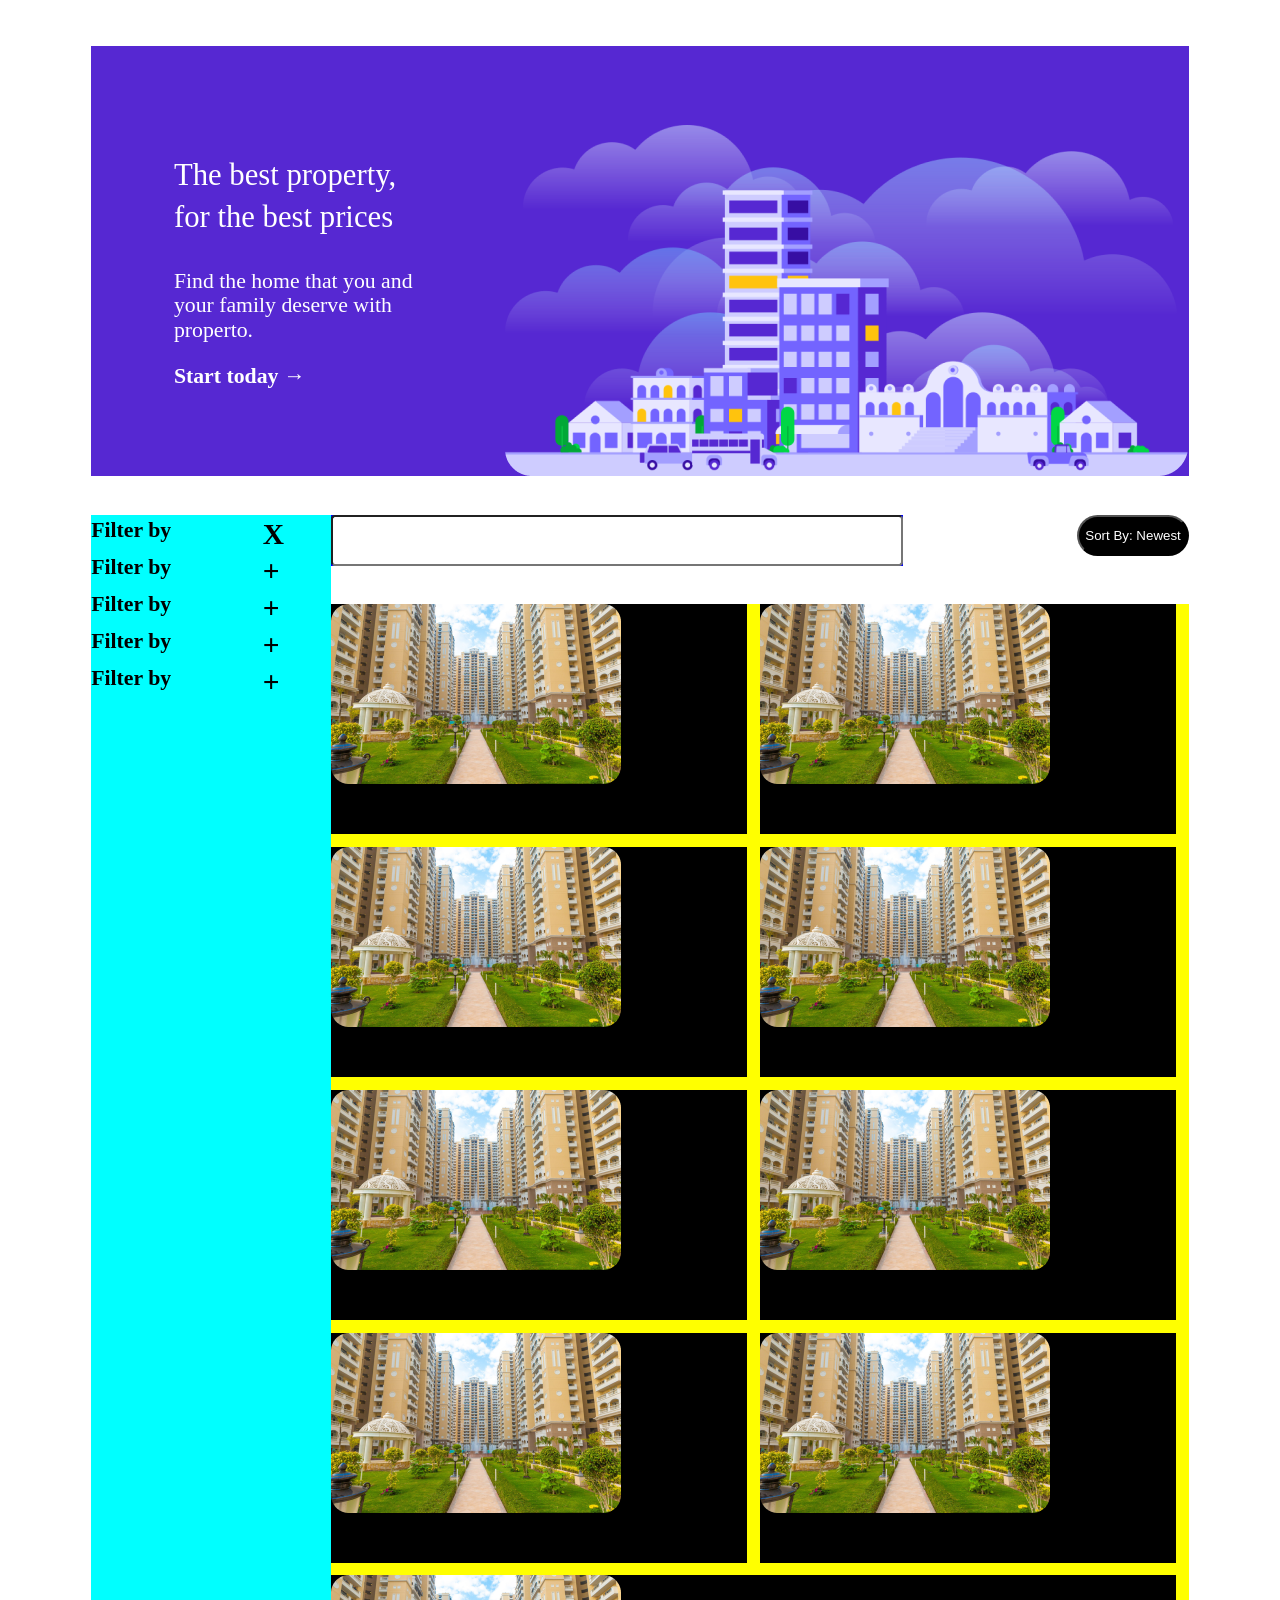
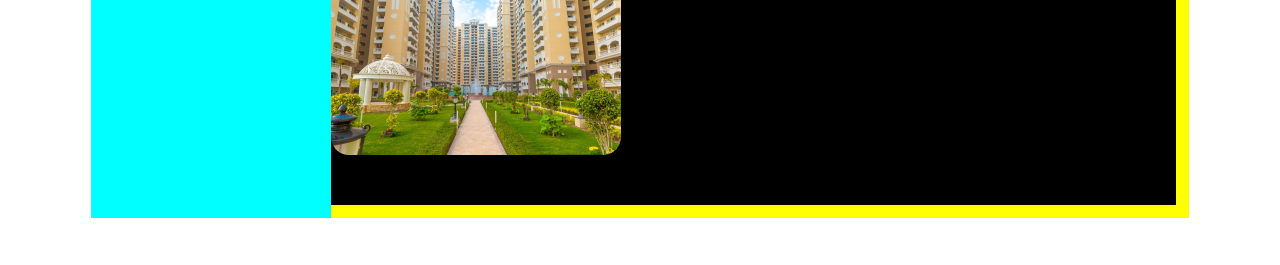
==== desk-1.html @ 01bedb29 "Basic layout" ====
<html>

<head>
    <title>e-lite-section-1</title>
    <link rel="stylesheet" href="desk-1.css">
</head>


<body>
    <div class="my-project">
        <div class="main-image-text-container">
            <div class="image-text-container">
                <div class="text-container">
                    <p class="text-1">The best property,<br> for the best prices</p>
                </div>
                <div class="text-container">
                    <p class="text-2">Find the home that you and <br>your family deserve with<br> properto.</p>
                </div>
                <div class="text-container">
                    <p class="text-3">Start today → </p>
                </div>
            </div>

            <div class="image-container">
                <img class="the-img" src='header-image.png'>
            </div>
        </div>

        <div class="main-body">
            <div class="menu-items-container">
                <div class="menu-item">
                    <span class="menu-item-text">Filter by</span>
                    <span class="menu-item-symbol">X</span>
                </div>
                <div class="menu-item">
                    <span class="menu-item-text">Filter by</span>
                    <span class="menu-item-symbol">+</span>
                </div>
                <div class="menu-item">
                    <span class="menu-item-text">Filter by</span>
                    <span class="menu-item-symbol">+</span>
                </div>
                <div class="menu-item">
                    <span class="menu-item-text">Filter by</span>
                    <span class="menu-item-symbol">+</span>
                </div>
                <div class="menu-item">
                    <span class="menu-item-text">Filter by</span>
                    <span class="menu-item-symbol">+</span>
                </div>

            </div>
            <div class="main-content">
                <div class="main-content-header">
                    <div class="input-box-container">
                        <input class="input-box" type="text">
                    </div>
                    <div class="the-button-container">
                        <button class="the-button">Sort By: Newest</button>
                    </div>
                </div>

                <div class="main-content-body">
                    <div class="boxes">
                        <div class="boxes-image-container">
                            <img class="the-img-house" src="assets/box-img-1.png">
                        </div>
                        <div class="boxes-image-description">
                            <p>Hello</p>
                        </div>
                    </div>
                    <div class="boxes">
                        <div class="boxes-image-container">
                            <img src="assets/box-img-1.png">
                        </div>
                        <div class="boxes-image-description">
                            <p>Hello</p>
                        </div>
                    </div>
                    <div class="boxes">
                        <div class="boxes-image-container">
                            <img src="assets/box-img-1.png">
                        </div>
                        <div class="boxes-image-description">
                            <p>Hello</p>
                        </div>
                    </div>
                    <div class="boxes">
                        <div class="boxes-image-container">
                            <img src="assets/box-img-1.png">
                        </div>
                        <div class="boxes-image-description">
                            <p>Hello</p>
                        </div>
                    </div>
                    <div class="boxes">
                        <div class="boxes-image-container">
                            <img src="assets/box-img-1.png">
                        </div>
                        <div class="boxes-image-description">
                            <p>Hello</p>
                        </div>
                    </div>
                    <div class="boxes">
                        <div class="boxes-image-container">
                            <img src="assets/box-img-1.png">
                        </div>
                        <div class="boxes-image-description">
                            <p>Hello</p>
                        </div>
                    </div>
                    <div class="boxes">
                        <div class="boxes-image-container">
                            <img src="assets/box-img-1.png">
                        </div>
                        <div class="boxes-image-description">
                            <p>Hello</p>
                        </div>
                    </div>
                    <div class="boxes">
                        <div class="boxes-image-container">
                            <img src="assets/box-img-1.png">
                        </div>
                        <div class="boxes-image-description">
                            <p>Hello</p>
                        </div>
                    </div>
                    <div class="boxes">
                        <div class="boxes-image-container">
                            <img src="assets/box-img-1.png">
                        </div>
                        <div class="boxes-image-description">
                            <p>Hello</p>
                        </div>
                    </div>
                </div>
            </div>
        </div>
    </div>


</body>

</html>
---- desk-1.css ----
.main-image-text-container {
    background-color: #5628D2;
    display: flex;
    margin-bottom: 3vw;
    padding-top: 6vw;
    border-radius: 3w;
}

.image-text-container {
    flex: 1;
    flex-direction: vertical;
    font-family: Prompt;
    font-style: normal;
    font-weight: normal;
    align-items: center;
}

.text-container {
    width: 60%;
    margin: auto;
}

.text-1 {
    /* font-size: 3.9vw; */
    font-size: 2.4vw;
    color: #FFFFFF;
    line-height: 3.3vw;
}

.text-2 {
    font-family: Inter;
    font-style: normal;
    font-weight: normal;
    line-height: 1.9vw;
    font-size: 1.7vw;
    /* font-size: 2.55vw; */
    color: #FFFFFF;
}

.text-3 {
    font-style: normal;
    font-family: Inter;
    font-weight: bold;
    font-size: 1.7vw;
    color: #FFFFFF;
}

.image-container {
    align-self: flex-end;
    flex: 1.4;
}

.main-body {
    display: flex;
}

.menu-items-container {
    background-color: aqua;
    flex: 1;
    padding-right: 2vw;
}

.main-content {
    flex: 4;
}

.menu-item {
    display: flex;
    margin-top: 0.3vw;
}

.menu-item-text {
    color: black;
    font-weight: bold;
    font-size: 1.7vw;
    flex: 4
}

.menu-item-symbol {
    flex: 1;
    color: black;
    font-weight: bold;
    font-size: 2.3vw;
}

.my-project {
    padding: 3vw 6.5vw 3vw 6.5vw;
}

.main-content-header {
    background-color: red;
    margin-bottom: 3vw;
    display: flex;
}

.input-box-container {
    background-color: blue;
    flex: 2;
}

.input-box {
    border-radius: 4px;
    height: 4vw;
    width: 100%;
}

.the-button-container {
    background-color: #fff;
    flex: 1;
    text-align: right;
}

.the-button {
    background-color: black;
    color: white;
    height: 80%;
    border-radius: 3vw;
}

.main-content-body {
    background-color: yellow;
    /* height: 10vw; */
    display: flex;
    flex-wrap: wrap;
    align-content: space-evenly;
}

.boxes {
    background-color: black;
    margin-right: 1vw;
    margin-bottom: 1vw;
    flex: 1 0 30%;
    /* height: 15vw; */
}

.the-img-house {
    /* width: 70%; */
}
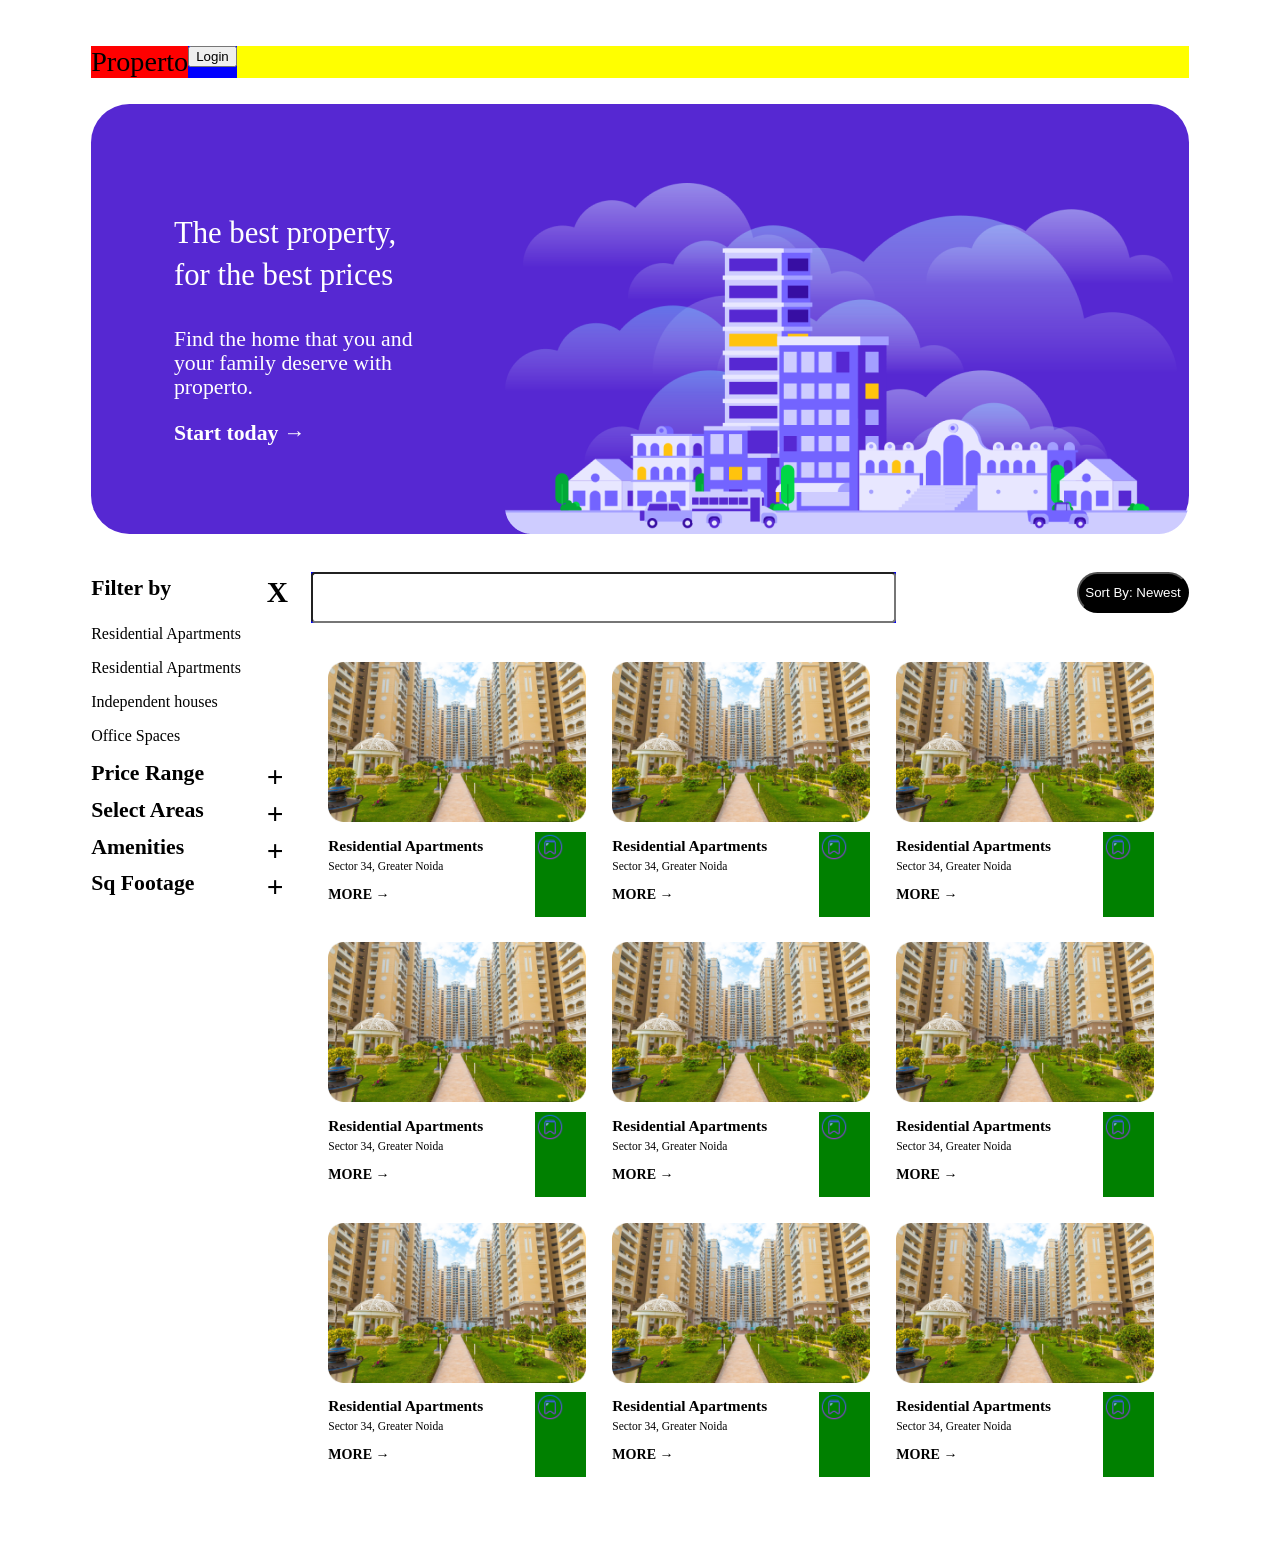
==== commit f9942767: "Finished maximum work" ====
--- a/desk-1.html
+++ b/desk-1.html
@@ -8,6 +8,17 @@
 
 <body>
     <div class="my-project">
+        <div class="header-container">
+            <div class="header-text-container">
+                <span class="header-text-description">
+                    Properto
+                </span>
+            </div>
+            <div class="login-container">
+                <button>Login</button>
+            </div>
+
+        </div>
         <div class="main-image-text-container">
             <div class="image-text-container">
                 <div class="text-container">
@@ -32,24 +43,38 @@
                     <span class="menu-item-text">Filter by</span>
                     <span class="menu-item-symbol">X</span>
                 </div>
-                <div class="menu-item">
-                    <span class="menu-item-text">Filter by</span>
-                    <span class="menu-item-symbol">+</span>
-                </div>
-                <div class="menu-item">
-                    <span class="menu-item-text">Filter by</span>
-                    <span class="menu-item-symbol">+</span>
-                </div>
-                <div class="menu-item">
-                    <span class="menu-item-text">Filter by</span>
-                    <span class="menu-item-symbol">+</span>
-                </div>
-                <div class="menu-item">
-                    <span class="menu-item-text">Filter by</span>
-                    <span class="menu-item-symbol">+</span>
-                </div>
-
-            </div>
+                <div class="menu-item-objects">
+                    <p>Residential Apartments</p>Residential Apartments</span>
+                    <p>Independent houses</p>
+                    <p>Office Spaces</p>
+                    <!-- <ul>
+                        <li>Residential Apartments</li>
+                        <li>Land plot</li>
+                        <li>Independent houses</li>
+                        <li>Office Spaces</li>
+                    </ul> -->
+                </div>
+                <div class="menu-item">
+                    <span class="menu-item-text">Price Range</span>
+                    <span class="menu-item-symbol">+</span>
+
+                </div>
+                <div class="menu-item">
+                    <span class="menu-item-text">Select Areas</span>
+                    <span class="menu-item-symbol">+</span>
+
+                </div>
+                <div class="menu-item">
+                    <span class="menu-item-text">Amenities</span>
+                    <span class="menu-item-symbol">+</span>
+                </div>
+                <div class="menu-item">
+                    <span class="menu-item-text">Sq Footage</span>
+                    <span class="menu-item-symbol">+</span>
+                </div>
+
+            </div>
+
             <div class="main-content">
                 <div class="main-content-header">
                     <div class="input-box-container">
@@ -66,73 +91,137 @@
                             <img class="the-img-house" src="assets/box-img-1.png">
                         </div>
                         <div class="boxes-image-description">
-                            <p>Hello</p>
-                        </div>
-                    </div>
-                    <div class="boxes">
-                        <div class="boxes-image-container">
-                            <img src="assets/box-img-1.png">
-                        </div>
-                        <div class="boxes-image-description">
-                            <p>Hello</p>
-                        </div>
-                    </div>
-                    <div class="boxes">
-                        <div class="boxes-image-container">
-                            <img src="assets/box-img-1.png">
-                        </div>
-                        <div class="boxes-image-description">
-                            <p>Hello</p>
-                        </div>
-                    </div>
-                    <div class="boxes">
-                        <div class="boxes-image-container">
-                            <img src="assets/box-img-1.png">
-                        </div>
-                        <div class="boxes-image-description">
-                            <p>Hello</p>
-                        </div>
-                    </div>
-                    <div class="boxes">
-                        <div class="boxes-image-container">
-                            <img src="assets/box-img-1.png">
-                        </div>
-                        <div class="boxes-image-description">
-                            <p>Hello</p>
-                        </div>
-                    </div>
-                    <div class="boxes">
-                        <div class="boxes-image-container">
-                            <img src="assets/box-img-1.png">
-                        </div>
-                        <div class="boxes-image-description">
-                            <p>Hello</p>
-                        </div>
-                    </div>
-                    <div class="boxes">
-                        <div class="boxes-image-container">
-                            <img src="assets/box-img-1.png">
-                        </div>
-                        <div class="boxes-image-description">
-                            <p>Hello</p>
-                        </div>
-                    </div>
-                    <div class="boxes">
-                        <div class="boxes-image-container">
-                            <img src="assets/box-img-1.png">
-                        </div>
-                        <div class="boxes-image-description">
-                            <p>Hello</p>
-                        </div>
-                    </div>
-                    <div class="boxes">
-                        <div class="boxes-image-container">
-                            <img src="assets/box-img-1.png">
-                        </div>
-                        <div class="boxes-image-description">
-                            <p>Hello</p>
-                        </div>
-                    </div>
+                            <div class="details-container">
+                                <div class="res-apartment-container"><span class="res-apartment-text">Residential Apartments</span> </div>
+                                <div class="address-container"><span class="address-text">Sector 34, Greater Noida</span></div>
+                                <div class="more-container"><span class="more-text">MORE → </span></div>
+                            </div>
+                            <div class="bookmark-logo-container">
+                                <img src='assets/bookmark-icon.png' height="30vw">
+                            </div>
+                        </div>
+                    </div>
+                    <div class="boxes">
+                        <div class="boxes-image-container">
+                            <img class="the-img-house" src="assets/box-img-1.png">
+                        </div>
+                        <div class="boxes-image-description">
+                            <div class="details-container">
+                                <div class="res-apartment-container"><span class="res-apartment-text">Residential Apartments</span> </div>
+                                <div class="address-container"><span class="address-text">Sector 34, Greater Noida</span></div>
+                                <div class="more-container"><span class="more-text">MORE → </span></div>
+                            </div>
+                            <div class="bookmark-logo-container">
+                                <img src='assets/bookmark-icon.png' height="30vw">
+                            </div>
+                        </div>
+                    </div>
+                    <div class="boxes">
+                        <div class="boxes-image-container">
+                            <img class="the-img-house" src="assets/box-img-1.png">
+                        </div>
+                        <div class="boxes-image-description">
+                            <div class="details-container">
+                                <div class="res-apartment-container"><span class="res-apartment-text">Residential Apartments</span> </div>
+                                <div class="address-container"><span class="address-text">Sector 34, Greater Noida</span></div>
+                                <div class="more-container"><span class="more-text">MORE → </span></div>
+                            </div>
+                            <div class="bookmark-logo-container">
+                                <img src='assets/bookmark-icon.png' height="30vw">
+                            </div>
+                        </div>
+                    </div>
+                    <div class="boxes">
+                        <div class="boxes-image-container">
+                            <img class="the-img-house" src="assets/box-img-1.png">
+                        </div>
+                        <div class="boxes-image-description">
+                            <div class="details-container">
+                                <div class="res-apartment-container"><span class="res-apartment-text">Residential Apartments</span> </div>
+                                <div class="address-container"><span class="address-text">Sector 34, Greater Noida</span></div>
+                                <div class="more-container"><span class="more-text">MORE → </span></div>
+                            </div>
+                            <div class="bookmark-logo-container">
+                                <img src='assets/bookmark-icon.png' height="30vw">
+                            </div>
+                        </div>
+                    </div>
+                    <div class="boxes">
+                        <div class="boxes-image-container">
+                            <img class="the-img-house" src="assets/box-img-1.png">
+                        </div>
+                        <div class="boxes-image-description">
+                            <div class="details-container">
+                                <div class="res-apartment-container"><span class="res-apartment-text">Residential Apartments</span> </div>
+                                <div class="address-container"><span class="address-text">Sector 34, Greater Noida</span></div>
+                                <div class="more-container"><span class="more-text">MORE → </span></div>
+                            </div>
+                            <div class="bookmark-logo-container">
+                                <img src='assets/bookmark-icon.png' height="30vw">
+                            </div>
+                        </div>
+                    </div>
+                    <div class="boxes">
+                        <div class="boxes-image-container">
+                            <img class="the-img-house" src="assets/box-img-1.png">
+                        </div>
+                        <div class="boxes-image-description">
+                            <div class="details-container">
+                                <div class="res-apartment-container"><span class="res-apartment-text">Residential Apartments</span> </div>
+                                <div class="address-container"><span class="address-text">Sector 34, Greater Noida</span></div>
+                                <div class="more-container"><span class="more-text">MORE → </span></div>
+                            </div>
+                            <div class="bookmark-logo-container">
+                                <img src='assets/bookmark-icon.png' height="30vw">
+                            </div>
+                        </div>
+                    </div>
+                    <div class="boxes">
+                        <div class="boxes-image-container">
+                            <img class="the-img-house" src="assets/box-img-1.png">
+                        </div>
+                        <div class="boxes-image-description">
+                            <div class="details-container">
+                                <div class="res-apartment-container"><span class="res-apartment-text">Residential Apartments</span> </div>
+                                <div class="address-container"><span class="address-text">Sector 34, Greater Noida</span></div>
+                                <div class="more-container"><span class="more-text">MORE → </span></div>
+                            </div>
+                            <div class="bookmark-logo-container">
+                                <img src='assets/bookmark-icon.png' height="30vw">
+                            </div>
+                        </div>
+                    </div>
+                    <div class="boxes">
+                        <div class="boxes-image-container">
+                            <img class="the-img-house" src="assets/box-img-1.png">
+                        </div>
+                        <div class="boxes-image-description">
+                            <div class="details-container">
+                                <div class="res-apartment-container"><span class="res-apartment-text">Residential Apartments</span> </div>
+                                <div class="address-container"><span class="address-text">Sector 34, Greater Noida</span></div>
+                                <div class="more-container"><span class="more-text">MORE → </span></div>
+                            </div>
+                            <div class="bookmark-logo-container">
+                                <img src='assets/bookmark-icon.png' height="30vw">
+                            </div>
+                        </div>
+                    </div>
+                    <div class="boxes">
+                        <div class="boxes-image-container">
+                            <img class="the-img-house" src="assets/box-img-1.png">
+                        </div>
+                        <div class="boxes-image-description">
+                            <div class="details-container">
+                                <div class="res-apartment-container"><span class="res-apartment-text">Residential Apartments</span> </div>
+                                <div class="address-container"><span class="address-text">Sector 34, Greater Noida</span></div>
+                                <div class="more-container"><span class="more-text">MORE → </span></div>
+                            </div>
+                            <div class="bookmark-logo-container">
+                                <img src='assets/bookmark-icon.png' height="30vw">
+                            </div>
+                        </div>
+                    </div>
+
                 </div>
             </div>
         </div>
--- a/desk-1.css
+++ b/desk-1.css
@@ -3,7 +3,7 @@
     display: flex;
     margin-bottom: 3vw;
     padding-top: 6vw;
-    border-radius: 3w;
+    border-radius: 3vw;
 }
 
 .image-text-container {
@@ -21,7 +21,6 @@
 }
 
 .text-1 {
-    /* font-size: 3.9vw; */
     font-size: 2.4vw;
     color: #FFFFFF;
     line-height: 3.3vw;
@@ -33,7 +32,6 @@
     font-weight: normal;
     line-height: 1.9vw;
     font-size: 1.7vw;
-    /* font-size: 2.55vw; */
     color: #FFFFFF;
 }
 
@@ -55,9 +53,8 @@
 }
 
 .menu-items-container {
-    background-color: aqua;
+    background-color: #FFFFFF;
     flex: 1;
-    padding-right: 2vw;
 }
 
 .main-content {
@@ -118,21 +115,81 @@
 }
 
 .main-content-body {
-    background-color: yellow;
-    /* height: 10vw; */
+    /* background-color: yellow; */
+    padding-left: 2%;
     display: flex;
     flex-wrap: wrap;
-    align-content: space-evenly;
 }
 
 .boxes {
-    background-color: black;
-    margin-right: 1vw;
-    margin-bottom: 1vw;
-    flex: 1 0 30%;
-    /* height: 15vw; */
+    flex: 0 0 30%;
+    flex-direction: column;
+    /* align-items: center; */
+    display: flex;
+    margin-right: 3%;
+    margin-bottom: 2vw;
+    /* flex: 1 1 160px;
+    flex-wrap: wrap; */
+}
+
+.boxes-image-container {
+    margin-bottom: 0.75vw;
 }
 
 .the-img-house {
-    /* width: 70%; */
+    flex-direction: column;
+    align-items: center;
+    width: 100%;
+}
+
+.boxes-image-description {
+    display: flex;
+}
+
+.bookmark-logo-container {
+    flex: 1;
+}
+
+.details-container {
+    flex: 4;
+    display: flex;
+    flex-direction: column;
+}
+
+.res-apartment-text {
+    font-size: 1.2vw;
+    line-height: 2.2vw;
+    font-weight: bold;
+}
+
+.address-text {
+    font-size: 0.9vw;
+}
+
+.more-text {
+    font-size: 1.1vw;
+    font-weight: bold;
+    line-height: 3.5vw;
+}
+
+.bookmark-logo-container {
+    background-color: green;
+}
+
+.header-container {
+    background-color: yellow;
+    display: flex;
+    margin-bottom: 2vw;
+}
+
+.header-text-container {
+    background-color: red;
+}
+
+.login-container {
+    background-color: blue;
+}
+
+.header-text-description {
+    font-size: 2.2vw;
 }
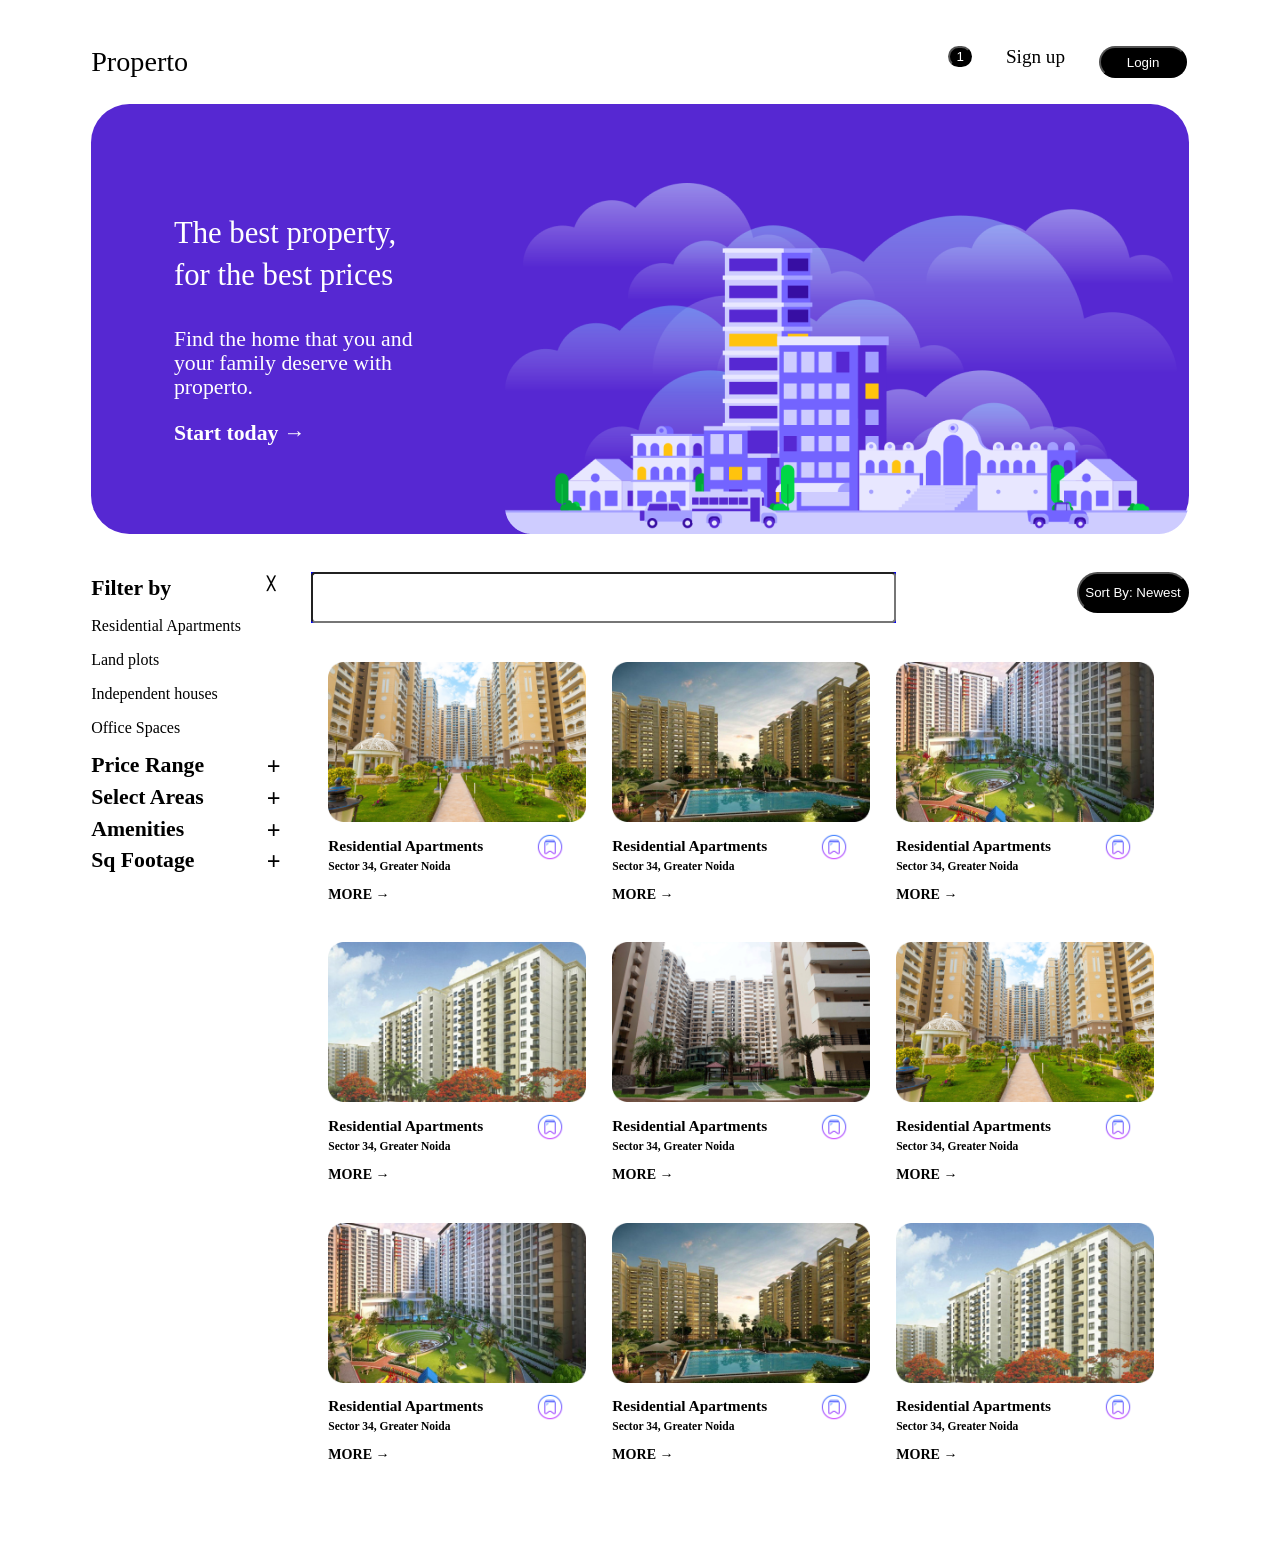
==== commit 0f98bf91: "Done" ====
--- a/desk-1.html
+++ b/desk-1.html
@@ -15,7 +15,20 @@
                 </span>
             </div>
             <div class="login-container">
-                <button>Login</button>
+                <div class="empty">
+
+                </div>
+                <div class="the-login-buttons">
+                    <div class="button-container">
+                        <button class="round-button">1</button>
+                    </div>
+
+                    <span class="sign-up-text">Sign up</span>
+                    <div class="button-container">
+                        <button class="normal-button">Login</button>
+                    </div>
+
+                </div>
             </div>
 
         </div>
@@ -33,7 +46,7 @@
             </div>
 
             <div class="image-container">
-                <img class="the-img" src='header-image.png'>
+                <img class="the-img" src='assets/header-image.png'>
             </div>
         </div>
 
@@ -41,36 +54,32 @@
             <div class="menu-items-container">
                 <div class="menu-item">
                     <span class="menu-item-text">Filter by</span>
-                    <span class="menu-item-symbol">X</span>
+                    <span class="menu-item-symbol cross-symbol">&#9587;</span>
                 </div>
                 <div class="menu-item-objects">
-                    <p>Residential Apartments</p>Residential Apartments</span>
+                    <p>Residential Apartments</p>
+                    <p>Land plots</p>
                     <p>Independent houses</p>
                     <p>Office Spaces</p>
-                    <!-- <ul>
-                        <li>Residential Apartments</li>
-                        <li>Land plot</li>
-                        <li>Independent houses</li>
-                        <li>Office Spaces</li>
-                    </ul> -->
+
                 </div>
                 <div class="menu-item">
                     <span class="menu-item-text">Price Range</span>
-                    <span class="menu-item-symbol">+</span>
+                    <span class="menu-item-symbol plus-symbol">+</span>
 
                 </div>
                 <div class="menu-item">
                     <span class="menu-item-text">Select Areas</span>
-                    <span class="menu-item-symbol">+</span>
-
-                </div>
-                <div class="menu-item">
-                    <span class="menu-item-text">Amenities</span>
-                    <span class="menu-item-symbol">+</span>
+                    <span class="menu-item-symbol plus-symbol">+</span>
+
+                </div>
+                <div class="menu-item">
+                    <span class="menu-item-text ">Amenities</span>
+                    <span class="menu-item-symbol plus-symbol">+</span>
                 </div>
                 <div class="menu-item">
                     <span class="menu-item-text">Sq Footage</span>
-                    <span class="menu-item-symbol">+</span>
+                    <span class="menu-item-symbol plus-symbol">+</span>
                 </div>
 
             </div>
@@ -103,6 +112,66 @@
                     </div>
                     <div class="boxes">
                         <div class="boxes-image-container">
+                            <img class="the-img-house" src="assets/box-img-2.png">
+                        </div>
+                        <div class="boxes-image-description">
+                            <div class="details-container">
+                                <div class="res-apartment-container"><span class="res-apartment-text">Residential Apartments</span> </div>
+                                <div class="address-container"><span class="address-text">Sector 34, Greater Noida</span></div>
+                                <div class="more-container"><span class="more-text">MORE → </span></div>
+                            </div>
+                            <div class="bookmark-logo-container">
+                                <img src='assets/bookmark-icon.png' height="30vw">
+                            </div>
+                        </div>
+                    </div>
+                    <div class="boxes">
+                        <div class="boxes-image-container">
+                            <img class="the-img-house" src="assets/box-img-3.png">
+                        </div>
+                        <div class="boxes-image-description">
+                            <div class="details-container">
+                                <div class="res-apartment-container"><span class="res-apartment-text">Residential Apartments</span> </div>
+                                <div class="address-container"><span class="address-text">Sector 34, Greater Noida</span></div>
+                                <div class="more-container"><span class="more-text">MORE → </span></div>
+                            </div>
+                            <div class="bookmark-logo-container">
+                                <img src='assets/bookmark-icon.png' height="30vw">
+                            </div>
+                        </div>
+                    </div>
+                    <div class="boxes">
+                        <div class="boxes-image-container">
+                            <img class="the-img-house" src="assets/box-img-4.png">
+                        </div>
+                        <div class="boxes-image-description">
+                            <div class="details-container">
+                                <div class="res-apartment-container"><span class="res-apartment-text">Residential Apartments</span> </div>
+                                <div class="address-container"><span class="address-text">Sector 34, Greater Noida</span></div>
+                                <div class="more-container"><span class="more-text">MORE → </span></div>
+                            </div>
+                            <div class="bookmark-logo-container">
+                                <img src='assets/bookmark-icon.png' height="30vw">
+                            </div>
+                        </div>
+                    </div>
+                    <div class="boxes">
+                        <div class="boxes-image-container">
+                            <img class="the-img-house" src="assets/box-img-5.png">
+                        </div>
+                        <div class="boxes-image-description">
+                            <div class="details-container">
+                                <div class="res-apartment-container"><span class="res-apartment-text">Residential Apartments</span> </div>
+                                <div class="address-container"><span class="address-text">Sector 34, Greater Noida</span></div>
+                                <div class="more-container"><span class="more-text">MORE → </span></div>
+                            </div>
+                            <div class="bookmark-logo-container">
+                                <img src='assets/bookmark-icon.png' height="30vw">
+                            </div>
+                        </div>
+                    </div>
+                    <div class="boxes">
+                        <div class="boxes-image-container">
                             <img class="the-img-house" src="assets/box-img-1.png">
                         </div>
                         <div class="boxes-image-description">
@@ -118,97 +187,37 @@
                     </div>
                     <div class="boxes">
                         <div class="boxes-image-container">
-                            <img class="the-img-house" src="assets/box-img-1.png">
-                        </div>
-                        <div class="boxes-image-description">
-                            <div class="details-container">
-                                <div class="res-apartment-container"><span class="res-apartment-text">Residential Apartments</span> </div>
-                                <div class="address-container"><span class="address-text">Sector 34, Greater Noida</span></div>
-                                <div class="more-container"><span class="more-text">MORE → </span></div>
-                            </div>
-                            <div class="bookmark-logo-container">
-                                <img src='assets/bookmark-icon.png' height="30vw">
-                            </div>
-                        </div>
-                    </div>
-                    <div class="boxes">
-                        <div class="boxes-image-container">
-                            <img class="the-img-house" src="assets/box-img-1.png">
-                        </div>
-                        <div class="boxes-image-description">
-                            <div class="details-container">
-                                <div class="res-apartment-container"><span class="res-apartment-text">Residential Apartments</span> </div>
-                                <div class="address-container"><span class="address-text">Sector 34, Greater Noida</span></div>
-                                <div class="more-container"><span class="more-text">MORE → </span></div>
-                            </div>
-                            <div class="bookmark-logo-container">
-                                <img src='assets/bookmark-icon.png' height="30vw">
-                            </div>
-                        </div>
-                    </div>
-                    <div class="boxes">
-                        <div class="boxes-image-container">
-                            <img class="the-img-house" src="assets/box-img-1.png">
-                        </div>
-                        <div class="boxes-image-description">
-                            <div class="details-container">
-                                <div class="res-apartment-container"><span class="res-apartment-text">Residential Apartments</span> </div>
-                                <div class="address-container"><span class="address-text">Sector 34, Greater Noida</span></div>
-                                <div class="more-container"><span class="more-text">MORE → </span></div>
-                            </div>
-                            <div class="bookmark-logo-container">
-                                <img src='assets/bookmark-icon.png' height="30vw">
-                            </div>
-                        </div>
-                    </div>
-                    <div class="boxes">
-                        <div class="boxes-image-container">
-                            <img class="the-img-house" src="assets/box-img-1.png">
-                        </div>
-                        <div class="boxes-image-description">
-                            <div class="details-container">
-                                <div class="res-apartment-container"><span class="res-apartment-text">Residential Apartments</span> </div>
-                                <div class="address-container"><span class="address-text">Sector 34, Greater Noida</span></div>
-                                <div class="more-container"><span class="more-text">MORE → </span></div>
-                            </div>
-                            <div class="bookmark-logo-container">
-                                <img src='assets/bookmark-icon.png' height="30vw">
-                            </div>
-                        </div>
-                    </div>
-                    <div class="boxes">
-                        <div class="boxes-image-container">
-                            <img class="the-img-house" src="assets/box-img-1.png">
-                        </div>
-                        <div class="boxes-image-description">
-                            <div class="details-container">
-                                <div class="res-apartment-container"><span class="res-apartment-text">Residential Apartments</span> </div>
-                                <div class="address-container"><span class="address-text">Sector 34, Greater Noida</span></div>
-                                <div class="more-container"><span class="more-text">MORE → </span></div>
-                            </div>
-                            <div class="bookmark-logo-container">
-                                <img src='assets/bookmark-icon.png' height="30vw">
-                            </div>
-                        </div>
-                    </div>
-                    <div class="boxes">
-                        <div class="boxes-image-container">
-                            <img class="the-img-house" src="assets/box-img-1.png">
-                        </div>
-                        <div class="boxes-image-description">
-                            <div class="details-container">
-                                <div class="res-apartment-container"><span class="res-apartment-text">Residential Apartments</span> </div>
-                                <div class="address-container"><span class="address-text">Sector 34, Greater Noida</span></div>
-                                <div class="more-container"><span class="more-text">MORE → </span></div>
-                            </div>
-                            <div class="bookmark-logo-container">
-                                <img src='assets/bookmark-icon.png' height="30vw">
-                            </div>
-                        </div>
-                    </div>
-                    <div class="boxes">
-                        <div class="boxes-image-container">
-                            <img class="the-img-house" src="assets/box-img-1.png">
+                            <img class="the-img-house" src="assets/box-img-7.png">
+                        </div>
+                        <div class="boxes-image-description">
+                            <div class="details-container">
+                                <div class="res-apartment-container"><span class="res-apartment-text">Residential Apartments</span> </div>
+                                <div class="address-container"><span class="address-text">Sector 34, Greater Noida</span></div>
+                                <div class="more-container"><span class="more-text">MORE → </span></div>
+                            </div>
+                            <div class="bookmark-logo-container">
+                                <img src='assets/bookmark-icon.png' height="30vw">
+                            </div>
+                        </div>
+                    </div>
+                    <div class="boxes">
+                        <div class="boxes-image-container">
+                            <img class="the-img-house" src="assets/box-img-8.png">
+                        </div>
+                        <div class="boxes-image-description">
+                            <div class="details-container">
+                                <div class="res-apartment-container"><span class="res-apartment-text">Residential Apartments</span> </div>
+                                <div class="address-container"><span class="address-text">Sector 34, Greater Noida</span></div>
+                                <div class="more-container"><span class="more-text">MORE → </span></div>
+                            </div>
+                            <div class="bookmark-logo-container">
+                                <img src='assets/bookmark-icon.png' height="30vw">
+                            </div>
+                        </div>
+                    </div>
+                    <div class="boxes">
+                        <div class="boxes-image-container">
+                            <img class="the-img-house" src="assets/box-img-9.png">
                         </div>
                         <div class="boxes-image-description">
                             <div class="details-container">
--- a/desk-1.css
+++ b/desk-1.css
@@ -77,7 +77,14 @@
     flex: 1;
     color: black;
     font-weight: bold;
-    font-size: 2.3vw;
+}
+
+.cross-symbol {
+    font-size: 1vw;
+}
+
+.plus-symbol {
+    font-size: 1.9vw;
 }
 
 .my-project {
@@ -154,6 +161,9 @@
     flex: 4;
     display: flex;
     flex-direction: column;
+    font-family: Inter;
+    font-style: normal;
+    font-weight: bold;
 }
 
 .res-apartment-text {
@@ -172,24 +182,56 @@
     line-height: 3.5vw;
 }
 
-.bookmark-logo-container {
-    background-color: green;
-}
+.bookmark-logo-container {}
 
 .header-container {
-    background-color: yellow;
     display: flex;
     margin-bottom: 2vw;
 }
 
 .header-text-container {
-    background-color: red;
+    flex: 1;
 }
 
 .login-container {
-    background-color: blue;
+    flex: 1;
+    display: flex;
+}
+
+.empty {
+    background-color: #FFFFFF;
+    flex: 1;
+}
+
+.the-login-buttons {
+    background-color: #FFFFFF;
+    flex: 1;
+    display: flex;
 }
 
 .header-text-description {
     font-size: 2.2vw;
+}
+
+.normal-button {
+    background-color: black;
+    color: white;
+    border-radius: 50vw;
+    padding: 0.5vw 2vw 0.5vw 2vw;
+}
+
+.round-button {
+    background-color: black;
+    color: white;
+    border-radius: 50vw;
+}
+
+.button-container {
+    flex: 1;
+    text-align: center;
+}
+
+.sign-up-text {
+    flex: 1;
+    font-size: 1.5vw;
 }
